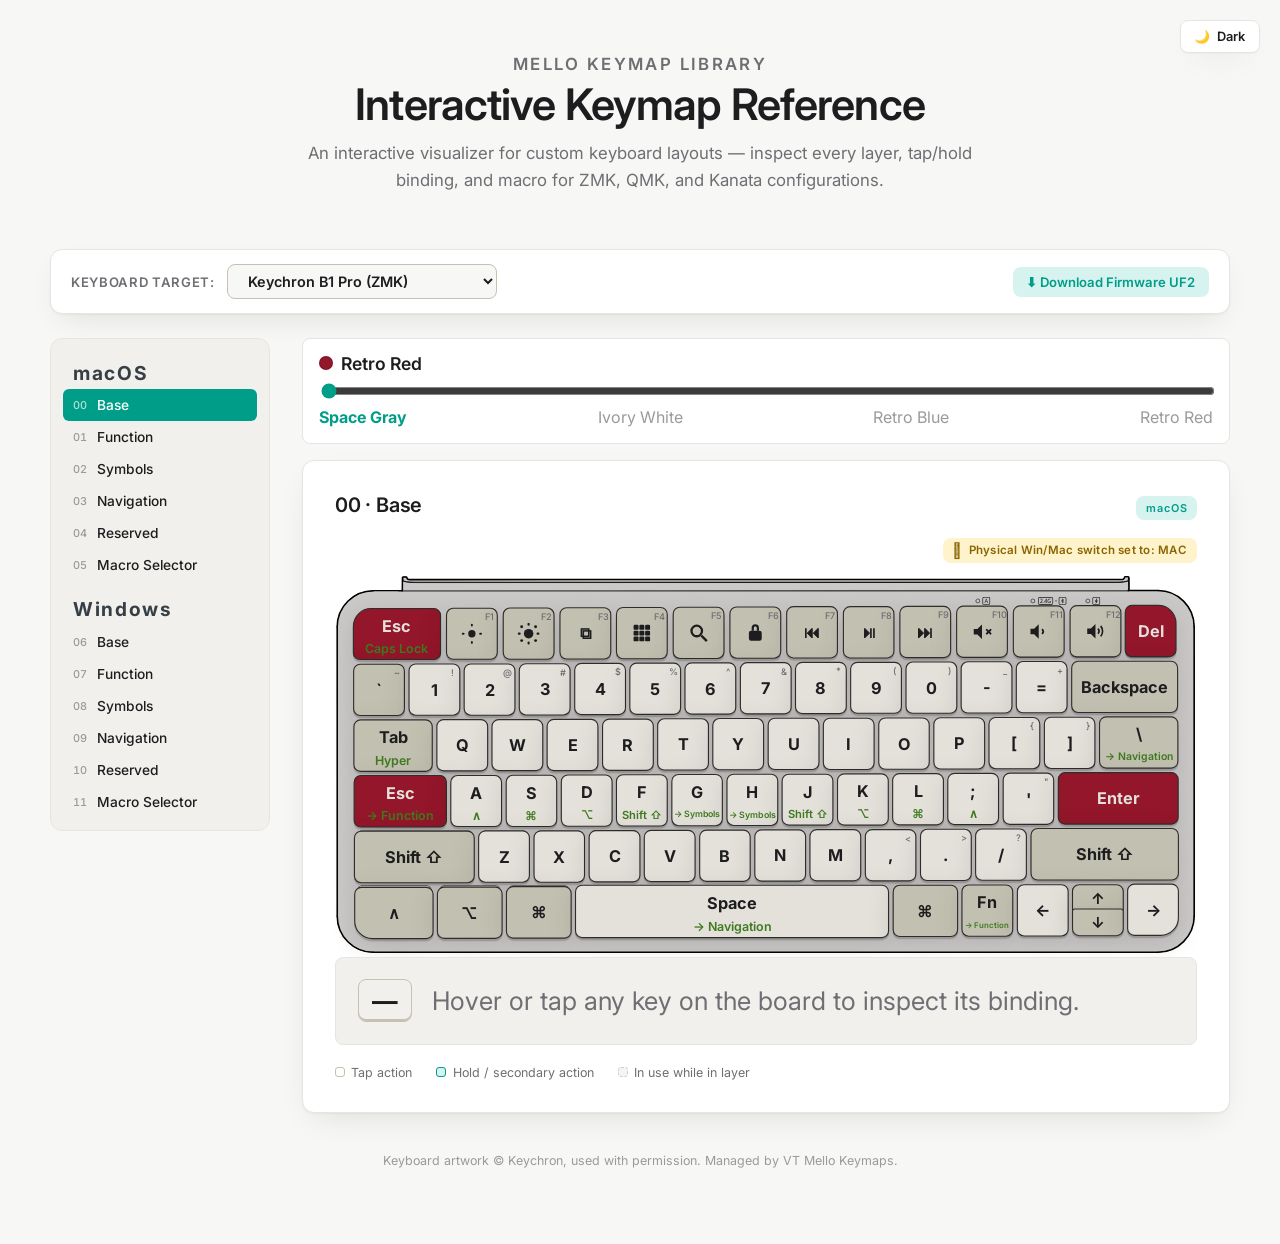
==== docs/index.html @ f28d1ed5 "chore: rename pages directory to docs for GitHub Pages compatibility" ====
<!DOCTYPE html>
<html lang="en" data-colorway="space-gray">
  <head>
    <meta charset="UTF-8" />
    <meta name="viewport" content="width=device-width, initial-scale=1.0" />
    <title>VT Mello Keymaps · Interactive Keyboard Reference</title>

    <!-- Google Fonts -->
    <link rel="preconnect" href="https://fonts.googleapis.com" />
    <link rel="preconnect" href="https://fonts.gstatic.com" crossorigin />
    <link
      href="https://fonts.googleapis.com/css2?family=Inter:wght@400;500;600;700&display=swap"
      rel="stylesheet"
    />

    <!-- Modular Stylesheets -->
    <link rel="stylesheet" href="css/theme.css" />
    <link rel="stylesheet" href="css/layout.css" />
    <link rel="stylesheet" href="css/keyboard.css" />
  </head>
  <body>
    <button
      class="theme-toggle"
      id="theme-toggle"
      type="button"
      aria-label="Toggle dark mode"
    >
      <span class="icon" id="theme-toggle-icon">🌙</span>
      <span class="label" id="theme-toggle-label">Dark</span>
    </button>

    <div class="page">
      <header class="hero">
        <p class="eyebrow">Mello Keymap Library</p>
        <h1>Interactive Keymap Reference</h1>
        <p>
          An interactive visualizer for custom keyboard layouts — inspect every layer, tap/hold binding, and macro for ZMK, QMK, and Kanata configurations.
        </p>
      </header>

      <!-- Multi-Keyboard Model Catalog Bar -->
      <div class="keyboard-selector-bar">
        <div class="selector-group">
          <label for="keyboard-select" class="selector-label">Keyboard Target:</label>
          <select id="keyboard-select" class="keyboard-select" aria-label="Select Keyboard Target"></select>
        </div>
        <a id="download-link" class="download-link" href="#" target="_blank" rel="noopener">⬇ Download Firmware UF2</a>
      </div>

      <div class="layout">
        <nav class="sidebar" id="sidebar-layers" aria-label="Layer selector"></nav>

        <main>
          <div class="mobile-picker">
            <select id="mobile-layer-select" aria-label="Select layer"></select>
          </div>

          <div class="colorway-picker" id="colorway-picker">
            <div class="colorway-picker-head">
              <span class="colorway-swatch" id="colorway-swatch"></span>
              <span class="colorway-label" id="colorway-label">Space Gray</span>
            </div>
            <input
              type="range"
              id="colorway-slider"
              min="0"
              max="3"
              step="1"
              value="0"
              aria-label="Keyboard colorway"
            />
            <div class="colorway-ticks-labels" id="colorway-ticks-labels">
              <span data-colorway="space-gray">Space Gray</span>
              <span data-colorway="ivory-white">Ivory White</span>
              <span data-colorway="retro-blue">Retro Blue</span>
              <span data-colorway="retro-red">Retro Red</span>
            </div>
          </div>

          <div class="stage-card">
            <div class="stage-head">
              <h2 id="stage-title">Base Layer</h2>
              <span class="platform-tag" id="stage-platform">macOS</span>
            </div>

            <div class="switch-indicator">
              <span class="switch-indicator-badge">
                <span class="switch-indicator-arrow" id="switch-indicator-arrow">→</span>
                <span id="switch-indicator-text">OS switch: move right for macOS</span>
              </span>
            </div>

            <!-- SVG Icon Symbol Defs -->
            <svg width="0" height="0" style="position: absolute" aria-hidden="true">
              <defs>
                <symbol id="icon-brightness-down" viewBox="0 0 24 24">
                  <circle cx="12" cy="12" r="4" />
                  <rect x="11" y="1" width="2" height="3" rx="1" />
                  <rect x="11" y="20" width="2" height="3" rx="1" />
                  <rect x="1" y="11" width="3" height="2" rx="1" />
                  <rect x="20" y="11" width="3" height="2" rx="1" />
                </symbol>
                <symbol id="icon-brightness-up" viewBox="0 0 24 24">
                  <circle cx="12" cy="12" r="5.2" />
                  <rect x="10.8" y="0" width="2.4" height="3.4" rx="1.2" />
                  <rect x="10.8" y="20.6" width="2.4" height="3.4" rx="1.2" />
                  <rect x="0" y="10.8" width="3.4" height="2.4" rx="1.2" />
                  <rect x="20.6" y="10.8" width="3.4" height="2.4" rx="1.2" />
                  <circle cx="4.4" cy="4.4" r="1.6" />
                  <circle cx="19.6" cy="4.4" r="1.6" />
                  <circle cx="4.4" cy="19.6" r="1.6" />
                  <circle cx="19.6" cy="19.6" r="1.6" />
                </symbol>
                <symbol id="icon-search" viewBox="0 0 24 24">
                  <path fill-rule="evenodd" d="M10 3a7 7 0 1 0 0 14 7 7 0 0 0 0-14Zm0 2.5a4.5 4.5 0 1 1 0 9 4.5 4.5 0 0 1 0-9Z" />
                  <path d="M14.08 15.92 L15.92 14.08 L21.92 20.08 L20.08 21.92 Z" />
                </symbol>
                <symbol id="icon-lock" viewBox="0 0 24 24">
                  <rect x="5" y="10" width="14" height="11" rx="2.4" />
                  <path d="M8 10V7a4 4 0 1 1 8 0v3h-2.4V7a1.6 1.6 0 0 0-3.2 0v3H8Z" />
                </symbol>
                <symbol id="icon-launchpad" viewBox="0 0 24 24">
                  <rect x="3" y="3" width="5.4" height="5.4" rx="1.3" />
                  <rect x="9.3" y="3" width="5.4" height="5.4" rx="1.3" />
                  <rect x="15.6" y="3" width="5.4" height="5.4" rx="1.3" />
                  <rect x="3" y="9.3" width="5.4" height="5.4" rx="1.3" />
                  <rect x="9.3" y="9.3" width="5.4" height="5.4" rx="1.3" />
                  <rect x="15.6" y="9.3" width="5.4" height="5.4" rx="1.3" />
                  <rect x="3" y="15.6" width="5.4" height="5.4" rx="1.3" />
                  <rect x="9.3" y="15.6" width="5.4" height="5.4" rx="1.3" />
                  <rect x="15.6" y="15.6" width="5.4" height="5.4" rx="1.3" />
                </symbol>
                <symbol id="icon-mute" viewBox="0 0 24 24">
                  <path d="M3 9v6h4l5 5V4L7 9H3Z" />
                  <rect x="15.3" y="10.9" width="8" height="2.2" rx="1.1" transform="rotate(45 19.3 12)" />
                  <rect x="15.3" y="10.9" width="8" height="2.2" rx="1.1" transform="rotate(-45 19.3 12)" />
                </symbol>
                <symbol id="icon-volume-down" viewBox="0 0 24 24">
                  <path d="M3 9v6h4l5 5V4L7 9H3Z" />
                  <path fill-rule="evenodd" d="M16.3 8.6a4.9 4.9 0 0 1 0 6.8l-1.3-1.3a3.1 3.1 0 0 0 0-4.2Z" />
                </symbol>
                <symbol id="icon-volume-up" viewBox="0 0 24 24">
                  <path d="M3 9v6h4l5 5V4L7 9H3Z" />
                  <path fill-rule="evenodd" d="M15.3 8.6a4.9 4.9 0 0 1 0 6.8l-1.3-1.3a3.1 3.1 0 0 0 0-4.2Z" />
                  <path fill-rule="evenodd" d="M18.3 5.6a9.9 9.9 0 0 1 0 12.8l-1.3-1.4a8.1 8.1 0 0 0 0-10Z" />
                </symbol>
              </defs>
            </svg>

            <div class="board-wrap">
              <img
                class="board-svg"
                id="board-img"
                src="assets/b1pro/KcB1Pro_ANSI_PSG.svg"
                alt="Keychron B1 Pro keyboard illustration"
              />
              <svg
                class="board-svg"
                id="overlay"
                viewBox="0 0 388 173"
                xmlns="http://www.w3.org/2000/svg"
              ></svg>
            </div>

            <div class="info-panel" id="info-panel">
              <kbd class="info-key" id="info-key">—</kbd>
              <div class="info-note" id="info-note">
                Hover or tap any key on the board to inspect its binding.
              </div>
            </div>

            <footer class="legend">
              <span><i></i> Tap action</span>
              <span><i class="hold"></i> Hold / secondary action</span>
              <span><i class="inert"></i> In use while in layer</span>
            </footer>
          </div>
        </main>
      </div>

      <p class="credit">
        Keyboard artwork © Keychron, used with permission. Managed by VT Mello Keymaps.
      </p>
    </div>

    <!-- ES Module Main Entry Point -->
    <script type="module" src="js/main.js"></script>
  </body>
</html>
---- docs/css/theme.css ----
:root {
  --bg: #f7f7f5;
  --surface: #ffffff;
  --border: #e7e5e1;
  --border-strong: #c7c0b3;
  --text: #1d1d1f;
  --text-muted: #6e6e73;
  --text-faint: #9a9a9e;
  --accent: #009d89;
  --accent-soft: #d7f3ef;
  --accent-contrast: #ffffff;
  --secondary: #71d33e;
  --secondary-soft: #e6f7da;
  --secondary-text: #3f7a1f;
  --tertiary: #ffca00;
  --tertiary-soft: #fff3cc;
  --tertiary-text: #8a6400;
  --sidebar-label: #363f46;
  --key-cover: #fdfdfc;
  --key-cover-inert: #f1f0ed;
  --key-active-bg: #1d1d1f;
  --key-active-text: #ffffff;
  --radius-lg: 12px;
  --radius-md: 8px;
  --shadow-card: 0 1px 2px rgba(0, 0, 0, 0.04), 0 12px 32px -12px rgba(0, 0, 0, 0.12);
}

@media (prefers-color-scheme: dark) {
  :root {
    --bg: #141414;
    --surface: #1c1c1e;
    --border: #2e2e30;
    --border-strong: #55555a;
    --text: #f2f2f2;
    --text-muted: #a3a3a6;
    --text-faint: #77777a;
    --accent: #26c9ae;
    --accent-soft: #0f332e;
    --accent-contrast: #0d1f1c;
    --secondary: #71d33e;
    --secondary-soft: #1e3312;
    --secondary-text: #8fe36a;
    --tertiary: #ffca00;
    --tertiary-soft: #3d2f00;
    --tertiary-text: #ffca00;
    --sidebar-label: #c7ccd1;
    --key-cover: #242426;
    --key-cover-inert: #1c1c1e;
    --key-active-bg: #f2f2f2;
    --key-active-text: #1d1d1f;
    --shadow-card: 0 1px 2px rgba(0, 0, 0, 0.3), 0 12px 32px -12px rgba(0, 0, 0, 0.6);
  }
}

:root[data-theme="dark"] {
  --bg: #141414;
  --surface: #1c1c1e;
  --border: #2e2e30;
  --border-strong: #55555a;
  --text: #f2f2f2;
  --text-muted: #a3a3a6;
  --text-faint: #77777a;
  --accent: #26c9ae;
  --accent-soft: #0f332e;
  --accent-contrast: #0d1f1c;
  --secondary: #71d33e;
  --secondary-soft: #1e3312;
  --secondary-text: #8fe36a;
  --tertiary: #ffca00;
  --tertiary-soft: #3d2f00;
  --tertiary-text: #ffca00;
  --sidebar-label: #c7ccd1;
  --key-cover: #242426;
  --key-cover-inert: #1c1c1e;
  --key-active-bg: #f2f2f2;
  --key-active-text: #1d1d1f;
  --shadow-card: 0 1px 2px rgba(0, 0, 0, 0.3), 0 12px 32px -12px rgba(0, 0, 0, 0.6);
}

:root[data-theme="light"] {
  --bg: #f7f7f5;
  --surface: #ffffff;
  --border: #e7e5e1;
  --border-strong: #c7c0b3;
  --text: #1d1d1f;
  --text-muted: #6e6e73;
  --text-faint: #9a9a9e;
  --accent: #009d89;
  --accent-soft: #d7f3ef;
  --accent-contrast: #ffffff;
  --secondary: #71d33e;
  --secondary-soft: #e6f7da;
  --secondary-text: #3f7a1f;
  --tertiary: #ffca00;
  --tertiary-soft: #fff3cc;
  --tertiary-text: #8a6400;
  --sidebar-label: #363f46;
  --key-cover: #fdfdfc;
  --key-cover-inert: #f1f0ed;
  --key-active-bg: #1d1d1f;
  --key-active-text: #ffffff;
  --shadow-card: 0 1px 2px rgba(0, 0, 0, 0.04), 0 12px 32px -12px rgba(0, 0, 0, 0.12);
}
---- docs/css/layout.css ----
* {
  box-sizing: border-box;
}

html, body {
  margin: 0;
  padding: 0;
}

body {
  background: var(--bg);
  color: var(--text);
  font-family: "Inter", -apple-system, BlinkMacSystemFont, "Segoe UI", sans-serif;
  -webkit-font-smoothing: antialiased;
  padding: clamp(1.25rem, 4vw, 3.5rem) clamp(1rem, 5vw, 3rem) 4rem;
}

.page {
  max-width: 1180px;
  margin: 0 auto;
}

header.hero {
  text-align: center;
  max-width: 680px;
  margin: 0 auto clamp(2rem, 5vw, 3.5rem);
}

.eyebrow {
  font-size: 0.72rem;
  font-weight: 600;
  letter-spacing: 0.14em;
  text-transform: uppercase;
  color: var(--accent);
  margin: 0 0 0.75rem;
}

h1 {
  font-size: clamp(1.9rem, 3.4vw, 2.75rem);
  font-weight: 600;
  letter-spacing: -0.02em;
  margin: 0 0 0.6rem;
}

.hero p {
  font-size: clamp(0.95rem, 1.4vw, 1.05rem);
  color: var(--text-muted);
  line-height: 1.6;
  margin: 0;
}

.hero-link {
  display: inline-block;
  margin-top: 1.1rem;
  font-size: 0.85rem;
  font-weight: 600;
  color: var(--accent);
  text-decoration: none;
  border-bottom: 1px solid transparent;
  transition: border-color 0.15s ease;
}

.hero-link:hover {
  border-bottom-color: var(--accent);
}

/* ---------- Model Selector & Catalog Bar ---------- */
.keyboard-selector-bar {
  display: flex;
  align-items: center;
  justify-content: space-between;
  gap: 1rem;
  background: var(--surface);
  border: 1px solid var(--border);
  border-radius: var(--radius-lg);
  padding: 0.85rem 1.25rem;
  margin-bottom: 1.5rem;
  box-shadow: var(--shadow-card);
  flex-wrap: wrap;
}

.selector-group {
  display: flex;
  align-items: center;
  gap: 0.75rem;
}

.selector-label {
  font-size: 0.82rem;
  font-weight: 600;
  color: var(--text-muted);
  text-transform: uppercase;
  letter-spacing: 0.05em;
}

.keyboard-select {
  font-family: inherit;
  font-size: 0.9rem;
  font-weight: 600;
  color: var(--text);
  background: var(--bg);
  border: 1px solid var(--border-strong);
  border-radius: var(--radius-md);
  padding: 0.45rem 1rem;
  cursor: pointer;
}

.download-link {
  display: inline-flex;
  align-items: center;
  gap: 0.4rem;
  font-size: 0.82rem;
  font-weight: 600;
  color: var(--accent);
  background: var(--accent-soft);
  padding: 0.45rem 0.85rem;
  border-radius: var(--radius-md);
  text-decoration: none;
  transition: background 0.15s ease;
}

.download-link:hover {
  opacity: 0.9;
}

.theme-toggle {
  position: fixed;
  top: 1.25rem;
  right: 1.25rem;
  z-index: 20;
  display: inline-flex;
  align-items: center;
  gap: 0.45rem;
  background: var(--surface);
  border: 1px solid var(--border);
  color: var(--text);
  font-family: inherit;
  font-size: 0.8rem;
  font-weight: 600;
  padding: 0.5rem 0.85rem;
  border-radius: 8px;
  cursor: pointer;
  box-shadow: var(--shadow-card);
  transition: background 0.15s ease, transform 0.1s ease;
}

.theme-toggle:hover {
  background: var(--key-cover-inert);
}

.theme-toggle:active {
  transform: scale(0.96);
}

.layout {
  display: grid;
  grid-template-columns: 220px minmax(0, 1fr);
  gap: clamp(1.25rem, 2.5vw, 2.5rem);
  align-items: start;
}

@media (max-width: 900px) {
  .layout {
    grid-template-columns: 1fr;
  }
  .sidebar {
    display: none;
  }
  .mobile-picker {
    display: block !important;
  }
}

@media (max-width: 640px) {
  body {
    padding-left: 0.85rem;
    padding-right: 0.85rem;
  }
  .stage-card {
    padding: 0.85rem;
  }
  .key-hold,
  .key-shift {
    display: none;
  }
  .theme-toggle {
    top: 0.75rem;
    right: 0.75rem;
    padding: 0.45rem 0.7rem;
    font-size: 0.72rem;
  }
  .theme-toggle .label {
    display: none;
  }
}

/* ---------- Sidebar ---------- */
.sidebar {
  position: sticky;
  top: 1.5rem;
  background: var(--key-cover-inert);
  border: 1px solid var(--border);
  border-radius: var(--radius-lg);
  padding: 0.75rem;
}

.sidebar-group + .sidebar-group {
  margin-top: 0.4rem;
}

.sidebar-group-label {
  font-size: 1.2rem;
  font-weight: 700;
  letter-spacing: 0.08em;
  color: var(--sidebar-label);
  padding: 0.6rem 0.65rem 0.3rem;
}

.layer-btn {
  display: flex;
  align-items: center;
  gap: 0.6rem;
  width: 100%;
  text-align: left;
  background: none;
  border: none;
  color: var(--text);
  font-family: inherit;
  font-size: 0.86rem;
  font-weight: 500;
  padding: 0.5rem 0.65rem;
  border-radius: 6px;
  cursor: pointer;
  transition: background 0.15s ease, color 0.15s ease;
}

.layer-btn:hover {
  background: var(--key-cover-inert);
}

.layer-btn .num {
  font-variant-numeric: tabular-nums;
  font-size: 0.68rem;
  color: var(--text-faint);
  width: 1.3em;
}

.layer-btn.active {
  background: var(--accent);
  color: var(--accent-contrast);
}

.layer-btn.active .num {
  color: var(--accent-contrast);
  opacity: 0.7;
}

/* ---------- Mobile picker ---------- */
.mobile-picker {
  display: none;
  margin-bottom: 1rem;
}

.mobile-picker select {
  width: 100%;
  font-family: inherit;
  font-size: 0.95rem;
  font-weight: 500;
  color: var(--text);
  background: var(--surface);
  border: 1px solid var(--border);
  border-radius: var(--radius-md);
  padding: 0.8rem 1rem;
  box-shadow: var(--shadow-card);
  appearance: none;
  -webkit-appearance: none;
  background-image: url("data:image/svg+xml;utf8,<svg xmlns='http://www.w3.org/2000/svg' viewBox='0 0 20 20' fill='%236e6e73'><path d='M5.5 7.5l4.5 4.5 4.5-4.5z'/></svg>");
  background-repeat: no-repeat;
  background-position: right 1rem center;
  background-size: 1rem;
}

/* ---------- Colorway picker ---------- */
.colorway-picker {
  background: var(--surface);
  border: 1px solid var(--border);
  border-radius: 8px;
  padding: 0.85rem 1rem 1rem;
  margin-bottom: 1rem;
}

.colorway-picker-head {
  display: flex;
  align-items: center;
  gap: 0.5rem;
  margin-bottom: 0.6rem;
}

.colorway-swatch {
  width: 14px;
  height: 14px;
  border-radius: 50%;
  background: var(--colorway-swatch-color, #3b3b3d);
  border: 1px solid rgba(0, 0, 0, 0.15);
  flex: none;
}

.colorway-label {
  font-size: 1.1rem;
  font-weight: 600;
}

#colorway-slider {
  width: 100%;
  accent-color: var(--accent);
  cursor: pointer;
  display: block;
}

.colorway-ticks-labels {
  display: flex;
  justify-content: space-between;
  margin-top: 0.5rem;
  font-size: 1rem;
  color: var(--text-faint);
}

.colorway-ticks-labels span.active {
  color: var(--accent);
  font-weight: 700;
}

/* ---------- Main Stage ---------- */
.stage-card {
  background: var(--surface);
  border: 1px solid var(--border);
  border-radius: var(--radius-lg);
  padding: clamp(1rem, 3vw, 2rem);
  box-shadow: var(--shadow-card);
}

.stage-head {
  display: flex;
  align-items: baseline;
  justify-content: space-between;
  gap: 1rem;
  flex-wrap: wrap;
  margin-bottom: 1.1rem;
}

.stage-head h2 {
  font-size: 1.25rem;
  font-weight: 600;
  margin: 0;
  letter-spacing: -0.01em;
}

.platform-tag {
  font-size: 0.68rem;
  font-weight: 600;
  letter-spacing: 0.08em;
  color: var(--accent);
  background: var(--accent-soft);
  padding: 0.3rem 0.6rem;
  border-radius: 8px;
}

.switch-indicator {
  display: flex;
  justify-content: flex-end;
  margin-bottom: 0.6rem;
}

.switch-indicator-badge {
  display: inline-flex;
  align-items: center;
  gap: 0.4rem;
  font-size: 0.72rem;
  font-weight: 600;
  letter-spacing: 0.02em;
  color: var(--tertiary-text);
  background: var(--tertiary-soft);
  border-radius: 8px;
  padding: 0.32rem 0.7rem 0.32rem 0.6rem;
}

.switch-indicator-arrow {
  font-size: 0.95rem;
  line-height: 1;
}

.board-wrap {
  position: relative;
  width: 100%;
  aspect-ratio: 388/173;
  margin: 0 auto;
}

.board-svg {
  position: absolute;
  top: 0;
  left: 0;
  width: 100%;
  height: 100%;
}

.info-panel {
  display: flex;
  align-items: center;
  gap: 1.25rem;
  flex-wrap: wrap;
  min-height: 88px;
  padding: 1.1rem 1.4rem;
  background: var(--key-cover-inert);
  border: 1px solid var(--border);
  border-radius: var(--radius-md);
}

.info-key {
  font-family: inherit;
  font-style: normal;
  font-size: 1.6rem;
  font-weight: 700;
  letter-spacing: -0.01em;
  min-width: 2ch;
  display: inline-block;
  text-align: center;
  line-height: 1.3;
  padding: 0.15em 0.5em;
  color: var(--text);
  background: var(--key-cover-inert);
  border: 1px solid var(--border-strong);
  border-radius: var(--radius-md);
  box-shadow: inset 0 -2px 0 var(--border-strong);
}

.info-chip {
  font-size: 1.6rem;
  font-weight: 600;
  padding: 0.3rem 0.65rem;
  border-radius: 6px;
  white-space: nowrap;
}

.info-chip.hold {
  background: var(--secondary-soft);
  color: var(--secondary-text);
}

.info-chip.shift {
  background: var(--border);
  color: var(--text-muted);
}

.info-note {
  font-size: 1.6rem;
  color: var(--text-muted);
  line-height: 1.5;
  flex: 1 1 240px;
}

.credit {
  text-align: center;
  margin-top: 2.5rem;
  font-size: 0.78rem;
  color: var(--text-faint);
}

.credit a {
  color: inherit;
}
---- docs/css/keyboard.css ----
/* ---------- SVG Keycap Styling & States ---------- */
.key .key-cover {
  fill: #e4e1db;
  stroke: #2f2d29;
  stroke-width: 0.5;
  cursor: pointer;
  filter: drop-shadow(0 1px 0 rgba(0, 0, 0, 0.18)) drop-shadow(0 3px 6px rgba(0, 0, 0, 0.12));
  transition: fill 0.12s ease, stroke 0.12s ease, stroke-width 0.12s ease;
}

.key.inert .key-cover {
  fill: var(--key-cover-inert);
  stroke: var(--border-strong);
  stroke-width: 1.2;
  stroke-dasharray: 2 2;
  opacity: 0.75;
  cursor: default;
  filter: none;
}

html[data-colorway="retro-red"] .esc-ent-group:not(:hover):not(.selected) .key-cover {
  fill: #93162a;
}
html[data-colorway="retro-red"] .esc-ent-group:not(:hover):not(.selected) .key-tap {
  fill: #e4e1db;
}

.utility-group .key-cover {
  fill: #c2c0b1;
}

html[data-colorway="retro-blue"] .utility-group:not(:hover):not(.selected) .key-cover,
html[data-colorway="retro-blue"] .esc-ent-group:not(:hover):not(.selected) .key-cover {
  fill: #9ca4b2;
}

html[data-colorway="space-gray"] .key:not(:hover):not(.selected) .key-cover {
  fill: #454643;
}
html[data-colorway="space-gray"] .key:not(:hover):not(.selected) .key-tap,
html[data-colorway="space-gray"] .key:not(:hover):not(.selected) .key-shift,
html[data-colorway="space-gray"] .key:not(:hover):not(.selected) .key-trans {
  fill: #ffffff;
}

html[data-colorway="ivory-white"] .key:not(:hover):not(.selected) .key-cover {
  fill: #f6f6f6;
}

.key:hover .key-cover,
.key.selected .key-cover {
  fill: #1d1d1f;
  stroke: #1d1d1f;
}

.key.selected .key-cover {
  stroke: #1f83d2;
  stroke-width: 1.7;
}

.key-tap {
  fill: #1d1d1f;
  font-family: "Inter", sans-serif;
  font-weight: 700;
  text-anchor: middle;
  dominant-baseline: central;
  pointer-events: none;
  transition: fill 0.12s ease;
}

.key-hold {
  fill: #3f7a1f;
  font-family: "Inter", sans-serif;
  font-weight: 600;
  text-anchor: middle;
  dominant-baseline: central;
  pointer-events: none;
  transition: fill 0.12s ease;
}

.key-shift {
  fill: #6e6e73;
  font-family: "Inter", sans-serif;
  font-weight: 500;
  text-anchor: middle;
  dominant-baseline: central;
  pointer-events: none;
}

.key-trans {
  fill: #8e8e93;
  font-family: "Inter", sans-serif;
  font-weight: 600;
  text-anchor: middle;
  dominant-baseline: central;
  pointer-events: none;
}

.key:hover .key-tap,
.key:hover .key-hold,
.key:hover .key-shift,
.key:hover .key-trans,
.key.selected .key-tap,
.key.selected .key-hold,
.key.selected .key-shift,
.key.selected .key-trans {
  fill: #ffffff;
}

.key-icon {
  pointer-events: none;
  transition: fill 0.12s ease;
}
.key-icon path,
.key-icon circle,
.key-icon rect {
  fill: #1d1d1f;
  transition: fill 0.12s ease;
}
.key:hover .key-icon path,
.key:hover .key-icon circle,
.key:hover .key-icon rect,
.key.selected .key-icon path,
.key.selected .key-icon circle,
.key.selected .key-icon rect {
  fill: #ffffff;
}

/* ---------- Legend Footer ---------- */
footer.legend {
  display: flex;
  gap: 1.5rem;
  flex-wrap: wrap;
  margin-top: 1.25rem;
  font-size: 0.78rem;
  color: var(--text-muted);
}
footer.legend span {
  display: inline-flex;
  align-items: center;
  gap: 0.4rem;
}
footer.legend i {
  width: 10px;
  height: 10px;
  border-radius: 3px;
  display: inline-block;
  background: var(--key-cover);
  border: 1px solid var(--border-strong);
}
footer.legend i.hold {
  background: var(--accent-soft);
  border-color: var(--accent);
}
footer.legend i.inert {
  background: var(--key-cover-inert);
  border: 1px dashed var(--border-strong);
  opacity: 0.75;
}
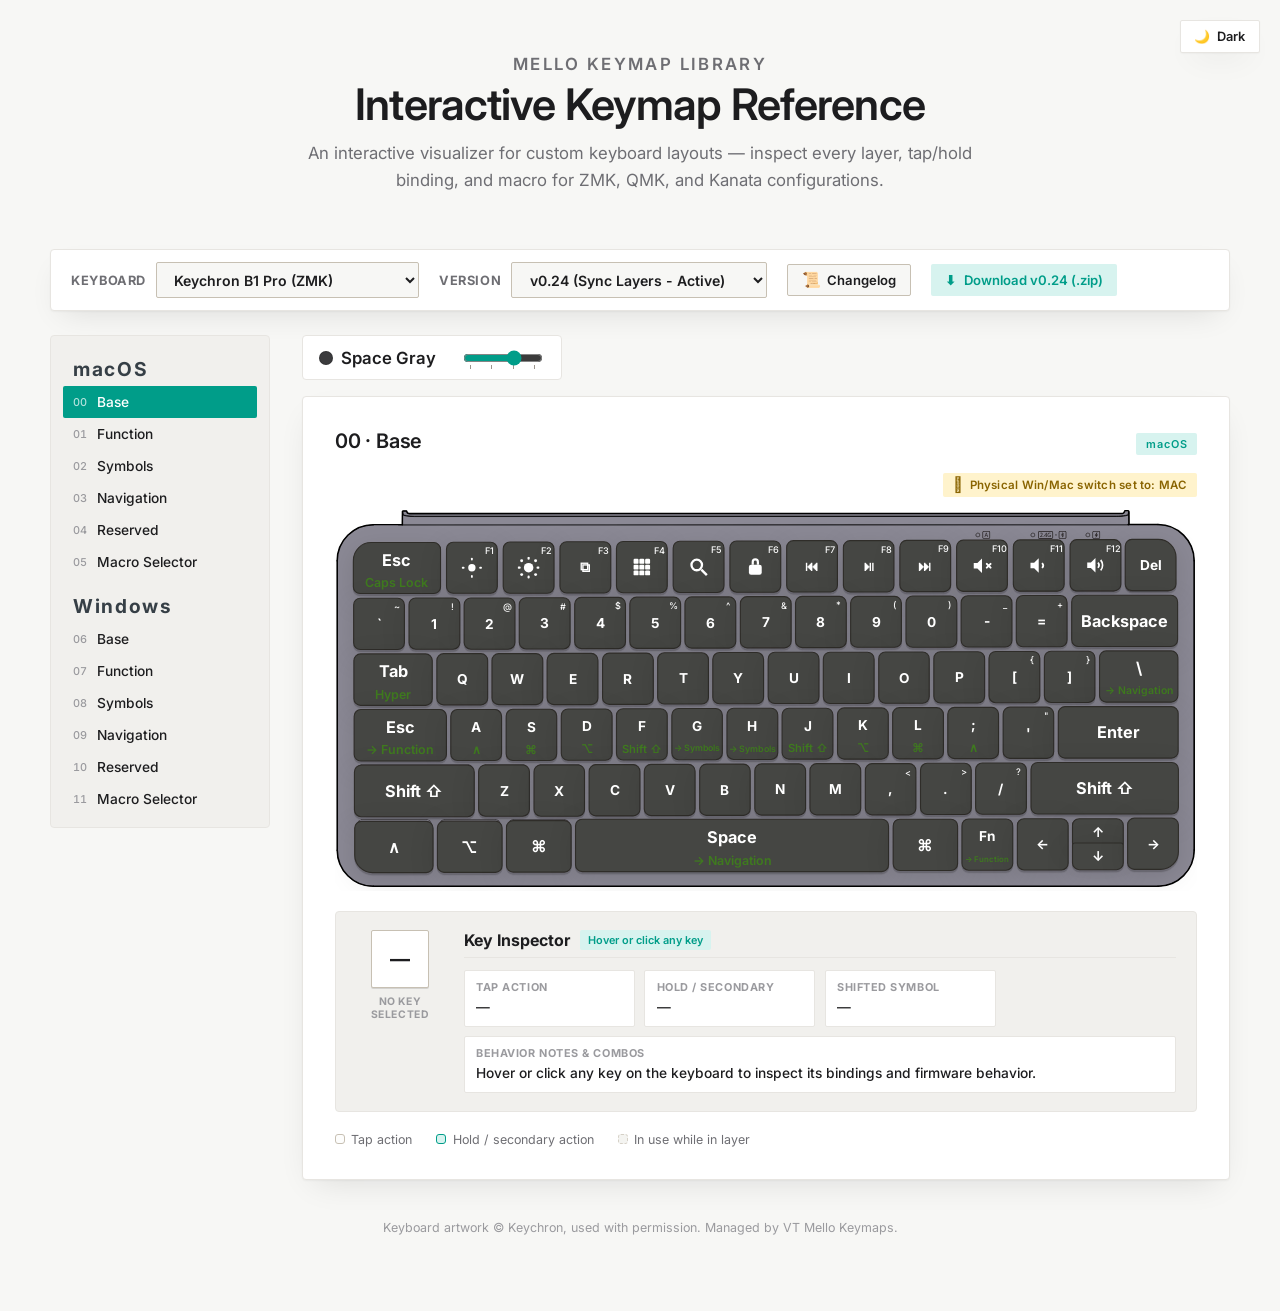
==== commit 4854350f: "refactor(docs): modernize keymap viewer architecture with reactive store and delegated renderer - Im" ====
--- a/docs/index.html
+++ b/docs/index.html
@@ -41,10 +41,24 @@
       <!-- Multi-Keyboard Model Catalog Bar -->
       <div class="keyboard-selector-bar">
         <div class="selector-group">
-          <label for="keyboard-select" class="selector-label">Keyboard Target:</label>
-          <select id="keyboard-select" class="keyboard-select" aria-label="Select Keyboard Target"></select>
-        </div>
-        <a id="download-link" class="download-link" href="#" target="_blank" rel="noopener">⬇ Download Firmware UF2</a>
+          <label for="keyboard-select" class="selector-label">Keyboard</label>
+          <select id="keyboard-select" class="keyboard-select" aria-label="Select Keyboard"></select>
+        </div>
+
+        <div class="selector-group">
+          <label for="version-select" class="selector-label">Version</label>
+          <select id="version-select" class="keyboard-select" aria-label="Select Keymap Version"></select>
+        </div>
+
+        <button type="button" id="changelog-btn" class="changelog-link-btn" aria-label="View Changelog">
+          <span class="changelog-icon">📜</span>
+          <span>Changelog</span>
+        </button>
+
+        <a id="download-link" class="download-link" href="#" target="_blank" rel="noopener">
+          <span>⬇</span>
+          <span id="download-text">Download Release (.zip)</span>
+        </a>
       </div>
 
       <div class="layout">
@@ -66,15 +80,16 @@
               min="0"
               max="3"
               step="1"
-              value="0"
+              value="2"
+              list="colorway-ticks"
               aria-label="Keyboard colorway"
             />
-            <div class="colorway-ticks-labels" id="colorway-ticks-labels">
-              <span data-colorway="space-gray">Space Gray</span>
-              <span data-colorway="ivory-white">Ivory White</span>
-              <span data-colorway="retro-blue">Retro Blue</span>
-              <span data-colorway="retro-red">Retro Red</span>
-            </div>
+            <datalist id="colorway-ticks">
+              <option value="0"></option>
+              <option value="1"></option>
+              <option value="2"></option>
+              <option value="3"></option>
+            </datalist>
           </div>
 
           <div class="stage-card">
@@ -163,9 +178,39 @@
             </div>
 
             <div class="info-panel" id="info-panel">
-              <kbd class="info-key" id="info-key">—</kbd>
-              <div class="info-note" id="info-note">
-                Hover or tap any key on the board to inspect its binding.
+              <div class="info-preview-col">
+                <div class="info-key-wrapper">
+                  <kbd class="info-key" id="info-key">—</kbd>
+                </div>
+                <span class="info-pos-badge" id="info-pos">No Key Selected</span>
+              </div>
+
+              <div class="info-details-col">
+                <div class="info-head-row">
+                  <div class="info-title-group">
+                    <span class="info-action-title" id="info-title">Key Inspector</span>
+                    <span class="info-context-pill" id="info-context">Hover or click any key</span>
+                  </div>
+                </div>
+
+                <div class="info-grid">
+                  <div class="info-cell">
+                    <span class="info-cell-label">Tap Action</span>
+                    <div class="info-cell-val" id="info-tap">—</div>
+                  </div>
+                  <div class="info-cell">
+                    <span class="info-cell-label">Hold / Secondary</span>
+                    <div class="info-cell-val" id="info-hold">—</div>
+                  </div>
+                  <div class="info-cell">
+                    <span class="info-cell-label">Shifted Symbol</span>
+                    <div class="info-cell-val" id="info-shift">—</div>
+                  </div>
+                  <div class="info-cell info-cell-full">
+                    <span class="info-cell-label">Behavior Notes & Combos</span>
+                    <div class="info-cell-val" id="info-note">Hover or click any key on the keyboard to inspect its bindings and firmware behavior.</div>
+                  </div>
+                </div>
               </div>
             </div>
 
@@ -183,6 +228,26 @@
       </p>
     </div>
 
+    <!-- Changelog Modal Overlay -->
+    <div class="modal-backdrop" id="changelog-modal" aria-hidden="true">
+      <div class="modal-card" role="dialog" aria-labelledby="modal-title" aria-modal="true">
+        <div class="modal-header">
+          <div class="modal-title-group">
+            <span class="modal-badge" id="modal-badge">Changelog</span>
+            <h2 class="modal-title" id="modal-title">Release Notes</h2>
+          </div>
+          <button type="button" class="modal-close" id="modal-close-btn" aria-label="Close modal">✕</button>
+        </div>
+        <div class="modal-body" id="modal-body">
+          <!-- Dynamically populated from catalog.js -->
+        </div>
+        <div class="modal-footer">
+          <span class="modal-meta" id="modal-meta"></span>
+          <button type="button" class="modal-btn-close" id="modal-dismiss-btn">Close</button>
+        </div>
+      </div>
+    </div>
+
     <!-- ES Module Main Entry Point -->
     <script type="module" src="js/main.js"></script>
   </body>
--- a/docs/css/theme.css
+++ b/docs/css/theme.css
@@ -20,9 +20,10 @@
   --key-cover-inert: #f1f0ed;
   --key-active-bg: #1d1d1f;
   --key-active-text: #ffffff;
-  --radius-lg: 12px;
-  --radius-md: 8px;
-  --shadow-card: 0 1px 2px rgba(0, 0, 0, 0.04), 0 12px 32px -12px rgba(0, 0, 0, 0.12);
+  --radius-lg: 4px;
+  --radius-md: 4px;
+  --radius-sm: 2px;
+  --shadow-card: 0 1px 2px rgba(0, 0, 0, 0.04), 0 8px 24px -8px rgba(0, 0, 0, 0.08);
 }
 
 @media (prefers-color-scheme: dark) {
--- a/docs/css/layout.css
+++ b/docs/css/layout.css
@@ -68,12 +68,12 @@
 .keyboard-selector-bar {
   display: flex;
   align-items: center;
-  justify-content: space-between;
-  gap: 1rem;
+  justify-content: flex-start;
+  gap: 1.25rem;
   background: var(--surface);
   border: 1px solid var(--border);
-  border-radius: var(--radius-lg);
-  padding: 0.85rem 1.25rem;
+  border-radius: var(--radius-md);
+  padding: 0.75rem 1.25rem;
   margin-bottom: 1.5rem;
   box-shadow: var(--shadow-card);
   flex-wrap: wrap;
@@ -82,12 +82,12 @@
 .selector-group {
   display: flex;
   align-items: center;
-  gap: 0.75rem;
+  gap: 0.6rem;
 }
 
 .selector-label {
-  font-size: 0.82rem;
-  font-weight: 600;
+  font-size: 0.8rem;
+  font-weight: 700;
   color: var(--text-muted);
   text-transform: uppercase;
   letter-spacing: 0.05em;
@@ -95,32 +95,66 @@
 
 .keyboard-select {
   font-family: inherit;
-  font-size: 0.9rem;
+  font-size: 0.88rem;
   font-weight: 600;
   color: var(--text);
   background: var(--bg);
   border: 1px solid var(--border-strong);
-  border-radius: var(--radius-md);
-  padding: 0.45rem 1rem;
+  border-radius: var(--radius-sm);
+  padding: 0.45rem 0.85rem;
   cursor: pointer;
+}
+
+.keyboard-select:focus {
+  outline: none;
+  border-color: var(--accent);
+}
+
+.changelog-link-btn {
+  display: inline-flex;
+  align-items: center;
+  gap: 0.4rem;
+  font-family: inherit;
+  font-size: 0.82rem;
+  font-weight: 600;
+  color: var(--text);
+  background: var(--bg);
+  border: 1px solid var(--border-strong);
+  border-radius: var(--radius-sm);
+  padding: 0.45rem 0.85rem;
+  cursor: pointer;
+  transition: background 0.15s ease, border-color 0.15s ease, color 0.15s ease;
+}
+
+.changelog-link-btn:hover {
+  background: var(--surface);
+  border-color: var(--accent);
+  color: var(--accent);
+}
+
+.changelog-icon {
+  font-size: 0.95rem;
+  line-height: 1;
 }
 
 .download-link {
   display: inline-flex;
   align-items: center;
-  gap: 0.4rem;
+  gap: 0.45rem;
   font-size: 0.82rem;
   font-weight: 600;
   color: var(--accent);
   background: var(--accent-soft);
+  border: 1px solid transparent;
   padding: 0.45rem 0.85rem;
-  border-radius: var(--radius-md);
+  border-radius: var(--radius-sm);
   text-decoration: none;
-  transition: background 0.15s ease;
+  transition: background 0.15s ease, border-color 0.15s ease;
 }
 
 .download-link:hover {
-  opacity: 0.9;
+  opacity: 0.95;
+  border-color: var(--accent);
 }
 
 .theme-toggle {
@@ -138,7 +172,7 @@
   font-size: 0.8rem;
   font-weight: 600;
   padding: 0.5rem 0.85rem;
-  border-radius: 8px;
+  border-radius: var(--radius-sm);
   cursor: pointer;
   box-shadow: var(--shadow-card);
   transition: background 0.15s ease, transform 0.1s ease;
@@ -200,7 +234,7 @@
   top: 1.5rem;
   background: var(--key-cover-inert);
   border: 1px solid var(--border);
-  border-radius: var(--radius-lg);
+  border-radius: var(--radius-md);
   padding: 0.75rem;
 }
 
@@ -229,7 +263,7 @@
   font-size: 0.86rem;
   font-weight: 500;
   padding: 0.5rem 0.65rem;
-  border-radius: 6px;
+  border-radius: var(--radius-sm);
   cursor: pointer;
   transition: background 0.15s ease, color 0.15s ease;
 }
@@ -269,7 +303,7 @@
   color: var(--text);
   background: var(--surface);
   border: 1px solid var(--border);
-  border-radius: var(--radius-md);
+  border-radius: var(--radius-sm);
   padding: 0.8rem 1rem;
   box-shadow: var(--shadow-card);
   appearance: none;
@@ -284,16 +318,20 @@
 .colorway-picker {
   background: var(--surface);
   border: 1px solid var(--border);
-  border-radius: 8px;
-  padding: 0.85rem 1rem 1rem;
+  border-radius: var(--radius-md);
+  padding: 0.55rem 1rem;
   margin-bottom: 1rem;
+  display: flex;
+  align-items: center;
+  gap: 1rem;
+  width: fit-content;
 }
 
 .colorway-picker-head {
   display: flex;
   align-items: center;
   gap: 0.5rem;
-  margin-bottom: 0.6rem;
+  margin-bottom: 0;
 }
 
 .colorway-swatch {
@@ -306,35 +344,24 @@
 }
 
 .colorway-label {
-  font-size: 1.1rem;
-  font-weight: 600;
+  font-size: 1.05rem;
+  font-weight: 600;
+  white-space: nowrap;
+  min-width: 6.5rem;
 }
 
 #colorway-slider {
-  width: 100%;
+  width: 80px;
   accent-color: var(--accent);
   cursor: pointer;
   display: block;
 }
 
-.colorway-ticks-labels {
-  display: flex;
-  justify-content: space-between;
-  margin-top: 0.5rem;
-  font-size: 1rem;
-  color: var(--text-faint);
-}
-
-.colorway-ticks-labels span.active {
-  color: var(--accent);
-  font-weight: 700;
-}
-
 /* ---------- Main Stage ---------- */
 .stage-card {
   background: var(--surface);
   border: 1px solid var(--border);
-  border-radius: var(--radius-lg);
+  border-radius: var(--radius-md);
   padding: clamp(1rem, 3vw, 2rem);
   box-shadow: var(--shadow-card);
 }
@@ -361,8 +388,8 @@
   letter-spacing: 0.08em;
   color: var(--accent);
   background: var(--accent-soft);
-  padding: 0.3rem 0.6rem;
-  border-radius: 8px;
+  padding: 0.25rem 0.6rem;
+  border-radius: var(--radius-sm);
 }
 
 .switch-indicator {
@@ -380,8 +407,8 @@
   letter-spacing: 0.02em;
   color: var(--tertiary-text);
   background: var(--tertiary-soft);
-  border-radius: 8px;
-  padding: 0.32rem 0.7rem 0.32rem 0.6rem;
+  border-radius: var(--radius-sm);
+  padding: 0.28rem 0.65rem;
 }
 
 .switch-indicator-arrow {
@@ -404,41 +431,147 @@
   height: 100%;
 }
 
+/* ---------- Redesigned Info Panel ---------- */
 .info-panel {
-  display: flex;
-  align-items: center;
+  display: grid;
+  grid-template-columns: 88px 1fr;
   gap: 1.25rem;
-  flex-wrap: wrap;
-  min-height: 88px;
-  padding: 1.1rem 1.4rem;
+  align-items: start;
+  margin-top: 1.25rem;
+  padding: 1.1rem 1.25rem;
   background: var(--key-cover-inert);
   border: 1px solid var(--border);
   border-radius: var(--radius-md);
 }
 
+@media (max-width: 680px) {
+  .info-panel {
+    grid-template-columns: 1fr;
+  }
+}
+
+.info-preview-col {
+  display: flex;
+  flex-direction: column;
+  align-items: center;
+  gap: 0.45rem;
+}
+
+.info-key-wrapper {
+  display: flex;
+  align-items: center;
+  justify-content: center;
+}
+
 .info-key {
   font-family: inherit;
   font-style: normal;
-  font-size: 1.6rem;
-  font-weight: 700;
-  letter-spacing: -0.01em;
-  min-width: 2ch;
+  font-size: 1.25rem;
+  font-weight: 700;
+  width: 58px;
+  height: 58px;
+  display: inline-flex;
+  align-items: center;
+  justify-content: center;
+  text-align: center;
+  color: var(--text);
+  background: var(--surface);
+  border: 1px solid var(--border-strong);
+  border-radius: var(--radius-sm);
+  box-shadow: 0 1px 0 rgba(0, 0, 0, 0.12);
+  padding: 0.25rem;
+  line-height: 1.2;
+}
+
+.info-pos-badge {
+  font-size: 0.65rem;
+  font-weight: 700;
+  text-transform: uppercase;
+  letter-spacing: 0.05em;
+  color: var(--text-faint);
+  text-align: center;
+}
+
+.info-details-col {
+  display: flex;
+  flex-direction: column;
+  gap: 0.75rem;
+  min-width: 0;
+}
+
+.info-head-row {
+  display: flex;
+  align-items: center;
+  justify-content: space-between;
+  gap: 0.75rem;
+  border-bottom: 1px solid var(--border);
+  padding-bottom: 0.45rem;
+}
+
+.info-title-group {
+  display: flex;
+  align-items: center;
+  gap: 0.65rem;
+  flex-wrap: wrap;
+}
+
+.info-action-title {
+  font-size: 1rem;
+  font-weight: 700;
+  color: var(--text);
+}
+
+.info-context-pill {
+  font-size: 0.68rem;
+  font-weight: 600;
+  color: var(--accent);
+  background: var(--accent-soft);
+  border-radius: var(--radius-sm);
+  padding: 0.18rem 0.5rem;
+}
+
+.info-grid {
+  display: grid;
+  grid-template-columns: repeat(auto-fit, minmax(160px, 1fr));
+  gap: 0.6rem;
+}
+
+.info-cell {
+  background: var(--surface);
+  border: 1px solid var(--border);
+  border-radius: var(--radius-sm);
+  padding: 0.55rem 0.7rem;
+  display: flex;
+  flex-direction: column;
+  gap: 0.25rem;
+}
+
+.info-cell-full {
+  grid-column: 1 / -1;
+}
+
+.info-cell-label {
+  font-size: 0.68rem;
+  font-weight: 700;
+  text-transform: uppercase;
+  letter-spacing: 0.05em;
+  color: var(--text-faint);
+}
+
+.info-cell-val {
+  font-size: 0.86rem;
+  font-weight: 500;
+  color: var(--text);
+  line-height: 1.4;
+  word-break: break-word;
+}
+
+.info-chip {
   display: inline-block;
-  text-align: center;
-  line-height: 1.3;
-  padding: 0.15em 0.5em;
-  color: var(--text);
-  background: var(--key-cover-inert);
-  border: 1px solid var(--border-strong);
-  border-radius: var(--radius-md);
-  box-shadow: inset 0 -2px 0 var(--border-strong);
-}
-
-.info-chip {
-  font-size: 1.6rem;
-  font-weight: 600;
-  padding: 0.3rem 0.65rem;
-  border-radius: 6px;
+  font-size: 0.78rem;
+  font-weight: 600;
+  padding: 0.15rem 0.45rem;
+  border-radius: var(--radius-sm);
   white-space: nowrap;
 }
 
@@ -448,15 +581,8 @@
 }
 
 .info-chip.shift {
-  background: var(--border);
-  color: var(--text-muted);
-}
-
-.info-note {
-  font-size: 1.6rem;
-  color: var(--text-muted);
-  line-height: 1.5;
-  flex: 1 1 240px;
+  background: var(--tertiary-soft);
+  color: var(--tertiary-text);
 }
 
 .credit {
@@ -469,3 +595,210 @@
 .credit a {
   color: inherit;
 }
+
+/* ---------- Coming Soon State ---------- */
+.sidebar-coming-soon {
+  padding: 0.75rem 0.85rem;
+  font-size: 0.85rem;
+  font-weight: 600;
+  color: var(--text-muted);
+  background: var(--bg);
+  border: 1px dashed var(--border-strong);
+  border-radius: var(--radius-sm);
+  text-align: center;
+}
+
+.coming-soon-stage {
+  padding: 3rem 1.5rem;
+  text-align: center;
+}
+
+.coming-soon-card {
+  max-width: 480px;
+  margin: 0 auto;
+  padding: 2.25rem 1.5rem;
+  background: var(--surface);
+  border: 1px dashed var(--border-strong);
+  border-radius: var(--radius-md);
+}
+
+.coming-soon-badge {
+  display: inline-block;
+  font-size: 0.75rem;
+  font-weight: 700;
+  text-transform: uppercase;
+  letter-spacing: 0.08em;
+  padding: 0.25rem 0.65rem;
+  background: var(--accent-soft);
+  color: var(--accent);
+  border-radius: var(--radius-sm);
+  margin-bottom: 1rem;
+}
+
+.coming-soon-card h3 {
+  font-size: 1.35rem;
+  font-weight: 700;
+  margin-bottom: 0.6rem;
+  color: var(--text);
+}
+
+.coming-soon-card p {
+  font-size: 0.95rem;
+  color: var(--text-muted);
+  line-height: 1.5;
+  margin: 0;
+}
+
+/* ---------- Changelog Modal Overlay ---------- */
+.modal-backdrop {
+  position: fixed;
+  inset: 0;
+  background: rgba(0, 0, 0, 0.6);
+  backdrop-filter: blur(4px);
+  z-index: 100;
+  display: none;
+  align-items: center;
+  justify-content: center;
+  padding: 1.25rem;
+}
+
+.modal-backdrop.open {
+  display: flex;
+}
+
+.modal-card {
+  background: var(--surface);
+  border: 1px solid var(--border-strong);
+  border-radius: var(--radius-md);
+  box-shadow: 0 16px 48px rgba(0, 0, 0, 0.28);
+  width: 100%;
+  max-width: 660px;
+  max-height: 85vh;
+  display: flex;
+  flex-direction: column;
+  animation: modalFadeIn 0.15s ease-out;
+}
+
+@keyframes modalFadeIn {
+  from {
+    opacity: 0;
+    transform: scale(0.97);
+  }
+  to {
+    opacity: 1;
+    transform: scale(1);
+  }
+}
+
+.modal-header {
+  display: flex;
+  align-items: center;
+  justify-content: space-between;
+  padding: 1.15rem 1.4rem;
+  border-bottom: 1px solid var(--border);
+}
+
+.modal-title-group {
+  display: flex;
+  align-items: center;
+  gap: 0.65rem;
+}
+
+.modal-badge {
+  font-size: 0.68rem;
+  font-weight: 700;
+  text-transform: uppercase;
+  letter-spacing: 0.08em;
+  padding: 0.2rem 0.5rem;
+  background: var(--accent-soft);
+  color: var(--accent);
+  border-radius: var(--radius-sm);
+}
+
+.modal-title {
+  font-size: 1.15rem;
+  font-weight: 700;
+  margin: 0;
+  color: var(--text);
+}
+
+.modal-close {
+  background: none;
+  border: none;
+  font-size: 1.1rem;
+  color: var(--text-muted);
+  cursor: pointer;
+  padding: 0.35rem;
+  border-radius: var(--radius-sm);
+  display: inline-flex;
+  align-items: center;
+  justify-content: center;
+  transition: color 0.15s ease, background 0.15s ease;
+}
+
+.modal-close:hover {
+  color: var(--text);
+  background: var(--bg);
+}
+
+.modal-body {
+  padding: 1.4rem;
+  overflow-y: auto;
+  flex: 1 1 auto;
+  font-size: 0.9rem;
+  line-height: 1.6;
+  color: var(--text);
+}
+
+.modal-body h4 {
+  margin-top: 0;
+  margin-bottom: 0.6rem;
+  font-size: 1.05rem;
+  color: var(--text);
+}
+
+.modal-body ul {
+  margin: 0 0 1rem;
+  padding-left: 1.25rem;
+}
+
+.modal-body li {
+  margin-bottom: 0.45rem;
+}
+
+.modal-body strong {
+  color: var(--text);
+}
+
+.modal-footer {
+  display: flex;
+  align-items: center;
+  justify-content: space-between;
+  padding: 0.9rem 1.4rem;
+  border-top: 1px solid var(--border);
+  background: var(--bg);
+  border-bottom-left-radius: var(--radius-md);
+  border-bottom-right-radius: var(--radius-md);
+}
+
+.modal-meta {
+  font-size: 0.78rem;
+  color: var(--text-muted);
+}
+
+.modal-btn-close {
+  font-family: inherit;
+  font-size: 0.82rem;
+  font-weight: 600;
+  color: var(--text);
+  background: var(--surface);
+  border: 1px solid var(--border-strong);
+  border-radius: var(--radius-sm);
+  padding: 0.4rem 0.95rem;
+  cursor: pointer;
+  transition: background 0.15s ease;
+}
+
+.modal-btn-close:hover {
+  background: var(--key-cover-inert);
+}
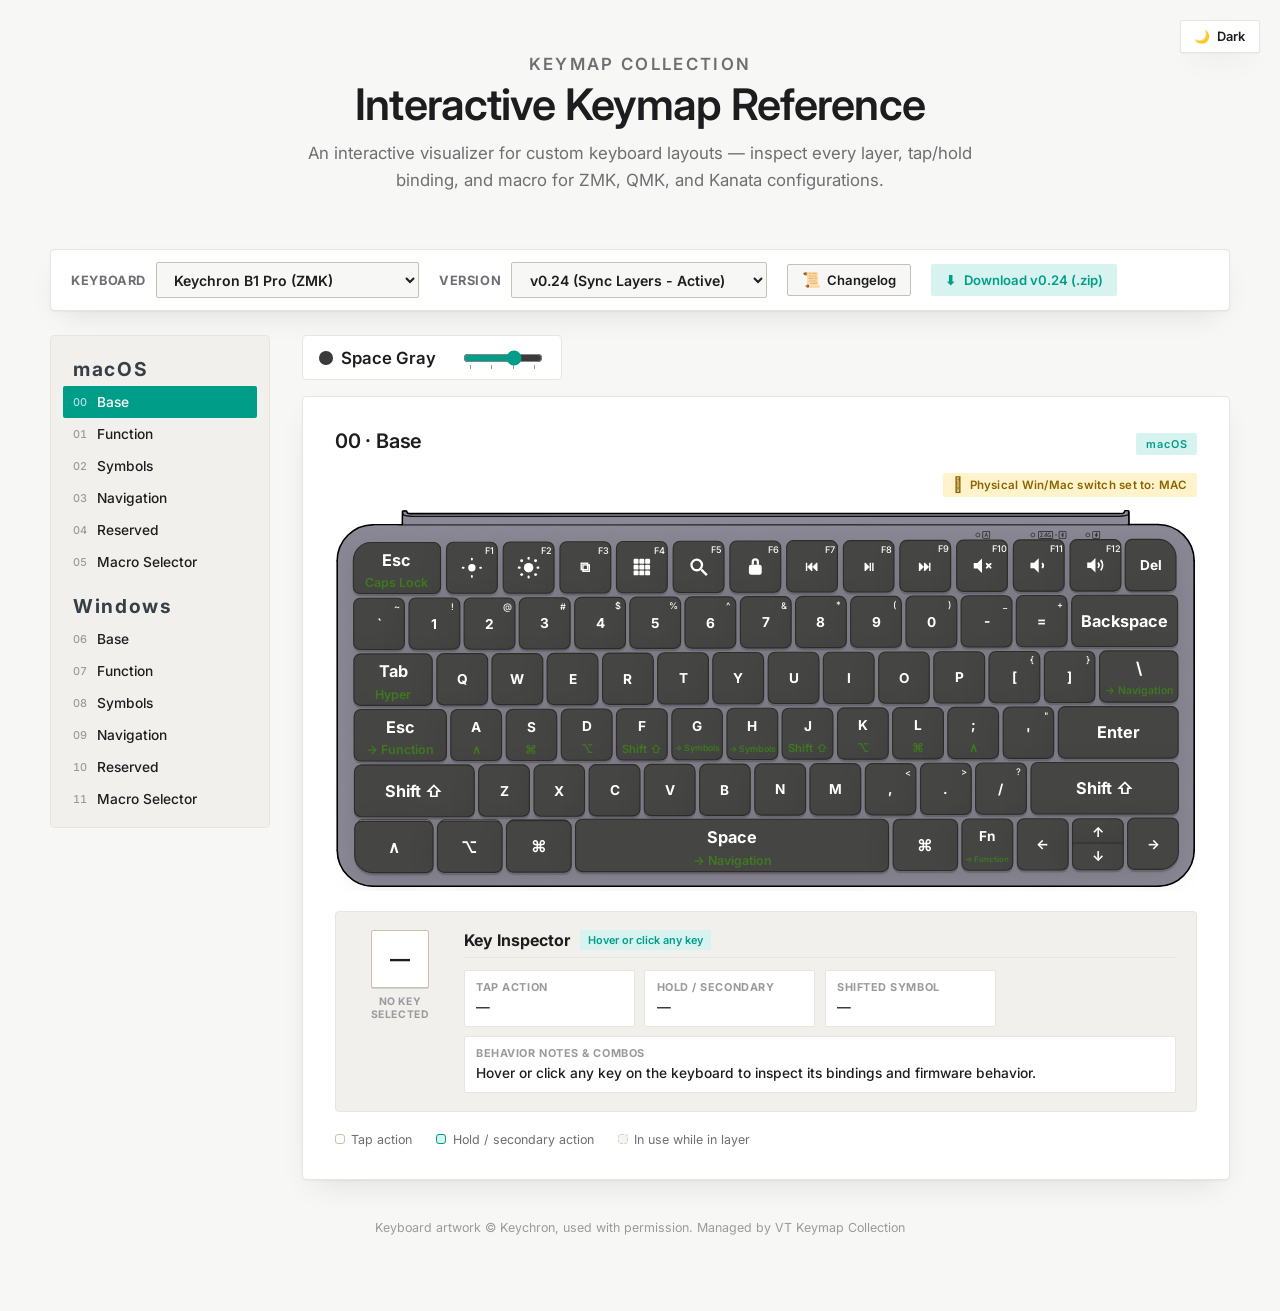
==== commit b8d1777c: "Fix site link checker mail option" ====
--- a/docs/index.html
+++ b/docs/index.html
@@ -3,7 +3,7 @@
   <head>
     <meta charset="UTF-8" />
     <meta name="viewport" content="width=device-width, initial-scale=1.0" />
-    <title>VT Mello Keymaps · Interactive Keyboard Reference</title>
+    <title>Keymaps · Interactive Keymap Reference</title>
 
     <!-- Google Fonts -->
     <link rel="preconnect" href="https://fonts.googleapis.com" />
@@ -31,7 +31,7 @@
 
     <div class="page">
       <header class="hero">
-        <p class="eyebrow">Mello Keymap Library</p>
+        <p class="eyebrow">Keymap Collection</p>
         <h1>Interactive Keymap Reference</h1>
         <p>
           An interactive visualizer for custom keyboard layouts — inspect every layer, tap/hold binding, and macro for ZMK, QMK, and Kanata configurations.
@@ -224,7 +224,7 @@
       </div>
 
       <p class="credit">
-        Keyboard artwork © Keychron, used with permission. Managed by VT Mello Keymaps.
+        Keyboard artwork © Keychron, used with permission. Managed by VT Keymap Collection
       </p>
     </div>
 
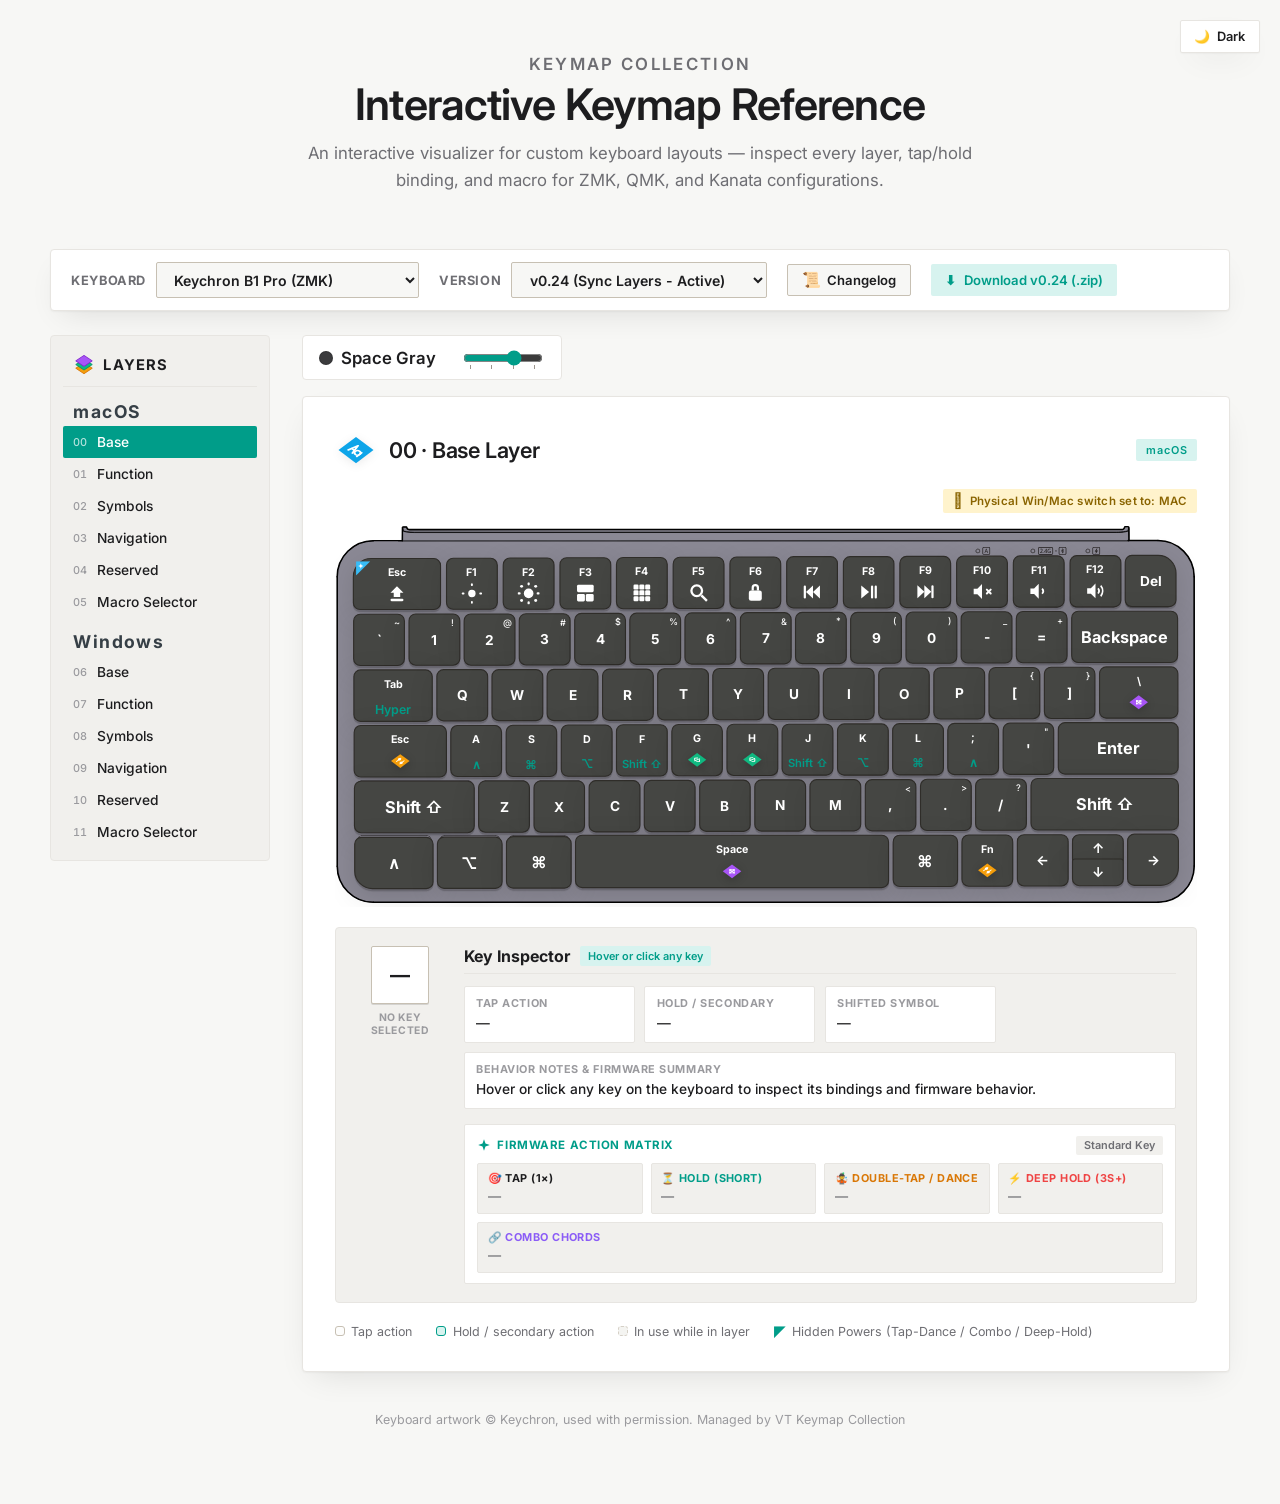
==== commit fa601538: "feat: Enhance keycap rendering with layer icons and superpower badges - Added functions to resolve l" ====
--- a/docs/index.html
+++ b/docs/index.html
@@ -159,6 +159,117 @@
                   <path fill-rule="evenodd" d="M15.3 8.6a4.9 4.9 0 0 1 0 6.8l-1.3-1.3a3.1 3.1 0 0 0 0-4.2Z" />
                   <path fill-rule="evenodd" d="M18.3 5.6a9.9 9.9 0 0 1 0 12.8l-1.3-1.4a8.1 8.1 0 0 0 0-10Z" />
                 </symbol>
+                <symbol id="icon-mission-control" viewBox="0 0 24 24">
+                  <rect x="3" y="3" width="18" height="8" rx="1.5" />
+                  <rect x="3" y="13" width="8.5" height="8" rx="1.5" />
+                  <rect x="12.5" y="13" width="8.5" height="8" rx="1.5" />
+                </symbol>
+                <symbol id="icon-prev" viewBox="0 0 24 24">
+                  <rect x="3" y="5" width="2.4" height="14" rx="1.2" />
+                  <path d="M13 5 L5.5 12 L13 19 Z" />
+                  <path d="M20.5 5 L13 12 L20.5 19 Z" />
+                </symbol>
+                <symbol id="icon-play-pause" viewBox="0 0 24 24">
+                  <path d="M4 5 L12.5 12 L4 19 Z" />
+                  <rect x="14.5" y="5" width="2.4" height="14" rx="1.2" />
+                  <rect x="18.5" y="5" width="2.4" height="14" rx="1.2" />
+                </symbol>
+                <symbol id="icon-next" viewBox="0 0 24 24">
+                  <path d="M3.5 5 L11 12 L3.5 19 Z" />
+                  <path d="M11 5 L18.5 12 L11 19 Z" />
+                  <rect x="18.6" y="5" width="2.4" height="14" rx="1.2" />
+                </symbol>
+
+                <!-- Caps Lock Standard Symbol (Upward Arrow with Baseline Lock Bar) -->
+                <symbol id="icon-caps-lock" viewBox="0 0 24 24">
+                  <path d="M12 4 L19 11 L15.5 11 L15.5 15.5 L8.5 15.5 L8.5 11 L5 11 Z" />
+                  <rect x="5" y="17.5" width="14" height="2.5" rx="1.2" />
+                </symbol>
+
+                <!-- Superpower Sparkle Icon (4-Point Star) -->
+                <symbol id="icon-superpower" viewBox="0 0 24 24">
+                  <path d="M12 2 L14.5 9.5 L22 12 L14.5 14.5 L12 22 L9.5 14.5 L2 12 L9.5 9.5 Z" />
+                </symbol>
+
+                <!-- Dog-Ear Corner Tab with Embedded Superpower Sparkle -->
+                <symbol id="icon-dogear-badge" viewBox="0 0 24 24">
+                  <!-- Folded Corner Triangle -->
+                  <polygon points="0,0 24,0 0,24" />
+                  <!-- High-Contrast Embedded Sparkle Silhouette -->
+                  <path d="M8 3.5 L9.3 6.8 L12.5 8 L9.3 9.2 L8 12.5 L6.7 9.2 L3.5 8 L6.7 6.8 Z" fill="#ffffff" />
+                </symbol>
+
+                <!-- Universal Isometric Multi-Colored Layers Stack -->
+                <symbol id="icon-layers-stack" viewBox="0 0 24 24">
+                  <!-- Bottom Solid Sheet (Amber) -->
+                  <path d="M12 9.5 L21 15.5 L12 21.5 L3 15.5 Z" fill="#F59E0B" stroke="#D97706" stroke-width="1" stroke-linejoin="round" />
+                  <!-- Middle Solid Sheet (Green) -->
+                  <path d="M12 5.5 L21 11.5 L12 17.5 L3 11.5 Z" fill="#10B981" stroke="#059669" stroke-width="1" stroke-linejoin="round" />
+                  <!-- Top Solid Sheet (Purple) -->
+                  <path d="M12 1.5 L21 7.5 L12 13.5 L3 7.5 Z" fill="#A855F7" stroke="#7E22CE" stroke-width="1" stroke-linejoin="round" />
+                </symbol>
+
+                <!-- Isometric Layer: Symbols (Solid Emerald Green + White Skewed Code) -->
+                <symbol id="icon-layer-symbols" viewBox="0 0 24 24">
+                  <path d="M12 4.5 L22 12 L12 19.5 L2 12 Z" fill="#10B981" />
+                  <g transform="matrix(0.80 0.60 -0.80 0.60 12 12)" stroke="#FFFFFF" stroke-width="1.0" stroke-linecap="round" stroke-linejoin="round" fill="none">
+                    <path d="M -1.3 -2.0 L -3.2 0 L -1.3 2.0" />
+                    <path d="M 0.6 -2.6 L -0.6 2.6" />
+                    <path d="M 1.3 -2.0 L 3.2 0 L 1.3 2.0" />
+                  </g>
+                </symbol>
+
+                <!-- Isometric Layer: Navigation (Solid Purple + White Skewed Cross) -->
+                <symbol id="icon-layer-navigation" viewBox="0 0 24 24">
+                  <path d="M12 4.5 L22 12 L12 19.5 L2 12 Z" fill="#A855F7" />
+                  <g transform="matrix(0.80 0.60 -0.80 0.60 12 12)" stroke="#FFFFFF" stroke-width="1.0" stroke-linecap="round" stroke-linejoin="round" fill="none">
+                    <path d="M 0 -3.0 L 0 3.0" />
+                    <path d="M -3.0 0 L 3.0 0" />
+                    <path d="M -1.1 -1.8 L 0 -3.0 L 1.1 -1.8" />
+                    <path d="M -1.1 1.8 L 0 3.0 L 1.1 1.8" />
+                    <path d="M -1.8 -1.1 L -3.0 0 L -1.8 1.1" />
+                    <path d="M 1.8 -1.1 L 3.0 0 L 1.8 1.1" />
+                  </g>
+                </symbol>
+
+                <!-- Isometric Layer: Base (Solid Sky Blue + White Skewed Aa) -->
+                <symbol id="icon-layer-base" viewBox="0 0 24 24">
+                  <path d="M12 4.5 L22 12 L12 19.5 L2 12 Z" fill="#0EA5E9" />
+                  <g transform="matrix(0.80 0.60 -0.80 0.60 12 12)" stroke="#FFFFFF" stroke-width="1.0" stroke-linecap="round" stroke-linejoin="round" fill="none">
+                    <path d="M -2.8 2.8 L -1.3 -2.8 L 0.2 2.8" />
+                    <path d="M -2.2 0.8 L -0.4 0.8" />
+                    <circle cx="1.9" cy="0.8" r="1.5" />
+                    <path d="M 3.4 -0.7 L 3.4 2.8" />
+                  </g>
+                </symbol>
+
+                <!-- Isometric Layer: Function (Solid Amber Gold + White Skewed Sliders) -->
+                <symbol id="icon-layer-function" viewBox="0 0 24 24">
+                  <path d="M12 4.5 L22 12 L12 19.5 L2 12 Z" fill="#F59E0B" />
+                  <g transform="matrix(0.80 0.60 -0.80 0.60 12 12)" stroke="#FFFFFF" stroke-width="1.0" stroke-linecap="round" fill="none">
+                    <line x1="-2.2" y1="-2.9" x2="-2.2" y2="2.9" />
+                    <line x1="2.2" y1="-2.9" x2="2.2" y2="2.9" />
+                    <circle cx="-2.2" cy="-1.0" r="1.0" fill="#FFFFFF" />
+                    <circle cx="2.2" cy="1.0" r="1.0" fill="#FFFFFF" />
+                  </g>
+                </symbol>
+
+                <!-- Isometric Layer: Macro Selector (Solid Coral Orange + White Skewed Lightning Bolt) -->
+                <symbol id="icon-layer-macro" viewBox="0 0 24 24">
+                  <path d="M12 4.5 L22 12 L12 19.5 L2 12 Z" fill="#F97316" />
+                  <path transform="matrix(0.80 0.60 -0.80 0.60 12 12)" 
+                        d="M 0.5 -2.8 L -2.2 0.25 L -0.35 0.25 L -0.5 2.8 L 2.2 -0.25 L 0.35 -0.25 Z" 
+                        fill="#FFFFFF" stroke="#FFFFFF" stroke-width="0.8" stroke-linejoin="round" />
+                </symbol>
+
+                <!-- Isometric Layer: Reserved / UAT (Solid Slate Grey + White Skewed Lock) -->
+                <symbol id="icon-layer-reserved" viewBox="0 0 24 24">
+                  <path d="M12 4.5 L22 12 L12 19.5 L2 12 Z" fill="#64748B" />
+                  <g transform="matrix(0.80 0.60 -0.80 0.60 12 12)" stroke="#FFFFFF" stroke-width="1.0" stroke-linecap="round" fill="none">
+                    <rect x="-2.2" y="-0.4" width="4.4" height="3.2" rx="0.8" />
+                    <path d="M -1.3 -0.4 L -1.3 -2.1 A 1.3 1.3 0 0 1 1.3 -2.1 L 1.3 -0.4" />
+                  </g>
+                </symbol>
               </defs>
             </svg>
 
@@ -207,8 +318,41 @@
                     <div class="info-cell-val" id="info-shift">—</div>
                   </div>
                   <div class="info-cell info-cell-full">
-                    <span class="info-cell-label">Behavior Notes & Combos</span>
+                    <span class="info-cell-label">Behavior Notes & Firmware Summary</span>
                     <div class="info-cell-val" id="info-note">Hover or click any key on the keyboard to inspect its bindings and firmware behavior.</div>
+                  </div>
+                </div>
+
+                <!-- Expanded Firmware Trigger Anatomy (The "Secret Compartment" Breakdown) -->
+                <div class="info-powers-section" id="info-powers-section">
+                  <div class="info-powers-header">
+                    <span class="info-powers-badge">
+                      <svg class="superpower-mini-icon" viewBox="0 0 24 24"><use href="#icon-superpower"></use></svg>
+                      Firmware Action Matrix
+                    </span>
+                    <span class="info-powers-status" id="info-powers-status">Standard Key</span>
+                  </div>
+                  <div class="info-matrix-grid">
+                    <div class="matrix-cell" id="cell-matrix-tap">
+                      <div class="matrix-label"><span class="matrix-tag tag-tap">🎯 Tap (1×)</span></div>
+                      <div class="matrix-val" id="matrix-tap">—</div>
+                    </div>
+                    <div class="matrix-cell" id="cell-matrix-hold">
+                      <div class="matrix-label"><span class="matrix-tag tag-hold">⏳ Hold (Short)</span></div>
+                      <div class="matrix-val" id="matrix-hold">—</div>
+                    </div>
+                    <div class="matrix-cell" id="cell-matrix-dance">
+                      <div class="matrix-label"><span class="matrix-tag tag-dance">🤹 Double-Tap / Dance</span></div>
+                      <div class="matrix-val" id="matrix-dance">—</div>
+                    </div>
+                    <div class="matrix-cell" id="cell-matrix-long">
+                      <div class="matrix-label"><span class="matrix-tag tag-long">⚡ Deep Hold (3s+)</span></div>
+                      <div class="matrix-val" id="matrix-long">—</div>
+                    </div>
+                    <div class="matrix-cell matrix-cell-full" id="cell-matrix-combo">
+                      <div class="matrix-label"><span class="matrix-tag tag-combo">🔗 Combo Chords</span></div>
+                      <div class="matrix-val" id="matrix-combo">—</div>
+                    </div>
                   </div>
                 </div>
               </div>
@@ -218,6 +362,7 @@
               <span><i></i> Tap action</span>
               <span><i class="hold"></i> Hold / secondary action</span>
               <span><i class="inert"></i> In use while in layer</span>
+              <span><i class="superpower">◤</i> Hidden Powers (Tap-Dance / Combo / Deep-Hold)</span>
             </footer>
           </div>
         </main>
--- a/docs/css/theme.css
+++ b/docs/css/theme.css
@@ -11,7 +11,7 @@
   --accent-contrast: #ffffff;
   --secondary: #71d33e;
   --secondary-soft: #e6f7da;
-  --secondary-text: #3f7a1f;
+  --secondary-text: #009d89;
   --tertiary: #ffca00;
   --tertiary-soft: #fff3cc;
   --tertiary-text: #8a6400;
@@ -91,7 +91,7 @@
   --accent-contrast: #ffffff;
   --secondary: #71d33e;
   --secondary-soft: #e6f7da;
-  --secondary-text: #3f7a1f;
+  --secondary-text: #009d89;
   --tertiary: #ffca00;
   --tertiary-soft: #fff3cc;
   --tertiary-text: #8a6400;
--- a/docs/css/layout.css
+++ b/docs/css/layout.css
@@ -242,12 +242,37 @@
   margin-top: 0.4rem;
 }
 
+/* Sidebar Nav Header with Multi-Colored Isometric Stack */
+.sidebar-header {
+  display: flex;
+  align-items: center;
+  gap: 0.5rem;
+  padding: 0.4rem 0.65rem 0.6rem;
+  border-bottom: 1px solid var(--border);
+  margin-bottom: 0.5rem;
+}
+
+.sidebar-header-icon {
+  width: 22px;
+  height: 22px;
+  flex-shrink: 0;
+  display: block;
+}
+
+.sidebar-header-title {
+  font-size: 0.92rem;
+  font-weight: 700;
+  letter-spacing: 0.08em;
+  text-transform: uppercase;
+  color: var(--text);
+}
+
 .sidebar-group-label {
-  font-size: 1.2rem;
+  font-size: 1.1rem;
   font-weight: 700;
   letter-spacing: 0.08em;
   color: var(--sidebar-label);
-  padding: 0.6rem 0.65rem 0.3rem;
+  padding: 0.4rem 0.65rem 0.25rem;
 }
 
 .layer-btn {
@@ -368,7 +393,7 @@
 
 .stage-head {
   display: flex;
-  align-items: baseline;
+  align-items: center;
   justify-content: space-between;
   gap: 1rem;
   flex-wrap: wrap;
@@ -376,10 +401,29 @@
 }
 
 .stage-head h2 {
-  font-size: 1.25rem;
+  display: inline-flex;
+  align-items: center;
+  gap: 0.75rem;
+  font-size: 1.35rem;
   font-weight: 600;
   margin: 0;
   letter-spacing: -0.01em;
+}
+
+.stage-title-icon {
+  display: inline-flex;
+  align-items: center;
+  justify-content: center;
+  width: 42px;
+  height: 42px;
+  flex-shrink: 0;
+  filter: drop-shadow(0 2px 5px rgba(0, 0, 0, 0.08));
+}
+
+.stage-title-icon svg {
+  width: 42px;
+  height: 42px;
+  display: block;
 }
 
 .platform-tag {
@@ -585,6 +629,117 @@
   color: var(--tertiary-text);
 }
 
+/* ---------- Firmware Action Matrix (The Secret Compartment Breakdown) ---------- */
+.info-powers-section {
+  border: 1px solid var(--border);
+  border-radius: var(--radius-sm);
+  padding: 0.65rem 0.75rem;
+  background: var(--surface);
+  margin-top: 0.2rem;
+  display: flex;
+  flex-direction: column;
+  gap: 0.5rem;
+}
+
+.info-powers-header {
+  display: flex;
+  align-items: center;
+  justify-content: space-between;
+  gap: 0.5rem;
+}
+
+.info-powers-badge {
+  display: inline-flex;
+  align-items: center;
+  gap: 0.4rem;
+  font-size: 0.72rem;
+  font-weight: 700;
+  text-transform: uppercase;
+  letter-spacing: 0.05em;
+  color: var(--accent);
+}
+
+.superpower-mini-icon {
+  width: 14px;
+  height: 14px;
+  fill: currentColor;
+  display: inline-block;
+  vertical-align: middle;
+}
+
+.info-powers-status {
+  font-size: 0.68rem;
+  font-weight: 600;
+  padding: 0.15rem 0.5rem;
+  border-radius: var(--radius-sm);
+  background: var(--key-cover-inert);
+  color: var(--text-muted);
+}
+
+.info-powers-status.has-powers {
+  background: var(--accent-soft);
+  color: var(--accent);
+  font-weight: 700;
+}
+
+.info-matrix-grid {
+  display: grid;
+  grid-template-columns: repeat(auto-fit, minmax(140px, 1fr));
+  gap: 0.5rem;
+}
+
+.matrix-cell {
+  background: var(--key-cover-inert);
+  border: 1px solid var(--border);
+  border-radius: var(--radius-sm);
+  padding: 0.45rem 0.6rem;
+  display: flex;
+  flex-direction: column;
+  gap: 0.2rem;
+  transition: border-color 0.12s ease;
+}
+
+.matrix-cell.has-action {
+  border-color: var(--border-strong);
+  background: var(--surface);
+}
+
+.matrix-cell-full {
+  grid-column: 1 / -1;
+}
+
+.matrix-label {
+  font-size: 0.68rem;
+  font-weight: 700;
+  text-transform: uppercase;
+  letter-spacing: 0.04em;
+}
+
+.matrix-tag {
+  display: inline-flex;
+  align-items: center;
+  gap: 0.25rem;
+}
+
+.tag-tap { color: var(--text); }
+.tag-hold { color: #009d89; }
+.tag-dance { color: #d97706; }
+.tag-long { color: #ef4444; }
+.tag-combo { color: #8b5cf6; }
+
+.matrix-val {
+  font-size: 0.82rem;
+  font-weight: 500;
+  color: var(--text-muted);
+  line-height: 1.35;
+  word-break: break-word;
+}
+
+.matrix-val.active {
+  font-weight: 600;
+  color: var(--text);
+}
+
 .credit {
   text-align: center;
   margin-top: 2.5rem;
--- a/docs/css/keyboard.css
+++ b/docs/css/keyboard.css
@@ -24,6 +24,12 @@
 html[data-colorway="retro-red"] .esc-ent-group:not(:hover):not(.selected) .key-tap {
   fill: #e4e1db;
 }
+html[data-colorway="retro-red"] .esc-ent-group:not(:hover):not(.selected) .key-icon,
+html[data-colorway="retro-red"] .esc-ent-group:not(:hover):not(.selected) .key-icon path,
+html[data-colorway="retro-red"] .esc-ent-group:not(:hover):not(.selected) .key-icon rect,
+html[data-colorway="retro-red"] .esc-ent-group:not(:hover):not(.selected) .key-icon circle {
+  fill: #ffffff;
+}
 
 .utility-group .key-cover {
   fill: #c2c0b1;
@@ -39,8 +45,26 @@
 }
 html[data-colorway="space-gray"] .key:not(:hover):not(.selected) .key-tap,
 html[data-colorway="space-gray"] .key:not(:hover):not(.selected) .key-shift,
-html[data-colorway="space-gray"] .key:not(:hover):not(.selected) .key-trans {
-  fill: #ffffff;
+html[data-colorway="space-gray"] .key:not(:hover):not(.selected) .key-trans,
+html[data-colorway="space-gray"] .key:not(:hover):not(.selected) .key-icon,
+html[data-colorway="space-gray"] .key:not(:hover):not(.selected) .key-icon path,
+html[data-colorway="space-gray"] .key:not(:hover):not(.selected) .key-icon circle,
+html[data-colorway="space-gray"] .key:not(:hover):not(.selected) .key-icon rect {
+  fill: #ffffff;
+}
+
+/* Space Gray Hover / Selection State for Row 0 vector symbols (WCAG AAA compliant: 11.4:1 contrast against #1c1c1e) */
+html[data-colorway="space-gray"] .key:hover .key-icon,
+html[data-colorway="space-gray"] .key.selected .key-icon,
+html[data-colorway="space-gray"] .key:hover .key-icon path,
+html[data-colorway="space-gray"] .key:hover .key-icon circle,
+html[data-colorway="space-gray"] .key:hover .key-icon rect,
+html[data-colorway="space-gray"] .key.selected .key-icon path,
+html[data-colorway="space-gray"] .key.selected .key-icon circle,
+html[data-colorway="space-gray"] .key.selected .key-icon rect,
+html[data-colorway="space-gray"] .key:hover .key-hold-icon,
+html[data-colorway="space-gray"] .key.selected .key-hold-icon {
+  fill: #d1d5db;
 }
 
 html[data-colorway="ivory-white"] .key:not(:hover):not(.selected) .key-cover {
@@ -69,7 +93,7 @@
 }
 
 .key-hold {
-  fill: #3f7a1f;
+  fill: #009d89;
   font-family: "Inter", sans-serif;
   font-weight: 600;
   text-anchor: middle;
@@ -108,15 +132,18 @@
 }
 
 .key-icon {
+  fill: #1d1d1f;
   pointer-events: none;
   transition: fill 0.12s ease;
 }
 .key-icon path,
 .key-icon circle,
 .key-icon rect {
-  fill: #1d1d1f;
-  transition: fill 0.12s ease;
-}
+  fill: inherit;
+  transition: fill 0.12s ease;
+}
+.key:hover .key-icon,
+.key.selected .key-icon,
 .key:hover .key-icon path,
 .key:hover .key-icon circle,
 .key:hover .key-icon rect,
@@ -124,6 +151,17 @@
 .key.selected .key-icon circle,
 .key.selected .key-icon rect {
   fill: #ffffff;
+}
+
+.key-layer-icon {
+  pointer-events: none;
+  filter: drop-shadow(0 1px 2px rgba(0, 0, 0, 0.22));
+  transition: transform 0.12s ease, filter 0.12s ease;
+}
+
+.key:hover .key-layer-icon,
+.key.selected .key-layer-icon {
+  filter: drop-shadow(0 2px 4px rgba(0, 0, 0, 0.38));
 }
 
 /* ---------- Legend Footer ---------- */
@@ -157,3 +195,41 @@
   border: 1px dashed var(--border-strong);
   opacity: 0.75;
 }
+footer.legend i.superpower {
+  color: #009d89;
+  font-style: normal;
+  font-weight: 900;
+  display: inline-flex;
+  align-items: center;
+  justify-content: center;
+  width: auto;
+  height: auto;
+  background: none;
+  border: none;
+  font-size: 0.85rem;
+}
+
+/* ---------- Superpower Key Indicator (Dog-Ear Corner Badge) ---------- */
+.key-superpower-badge {
+  pointer-events: none;
+  transition: transform 0.15s ease, opacity 0.15s ease;
+}
+
+.key-superpower-dogear {
+  fill: #009d89; /* Accessible Teal Accent (4.5:1 on light backgrounds) */
+  transition: fill 0.15s ease;
+}
+
+.key:hover .key-superpower-dogear,
+.key.selected .key-superpower-dogear {
+  fill: #00c4a7;
+}
+
+html[data-colorway="space-gray"] .key:not(:hover):not(.selected) .key-superpower-dogear {
+  fill: #38bdf8; /* High-contrast Sky Blue against dark Space Gray */
+}
+html[data-colorway="space-gray"] .key:hover .key-superpower-dogear,
+html[data-colorway="space-gray"] .key.selected .key-superpower-dogear {
+  fill: #7dd3fc;
+}
+
